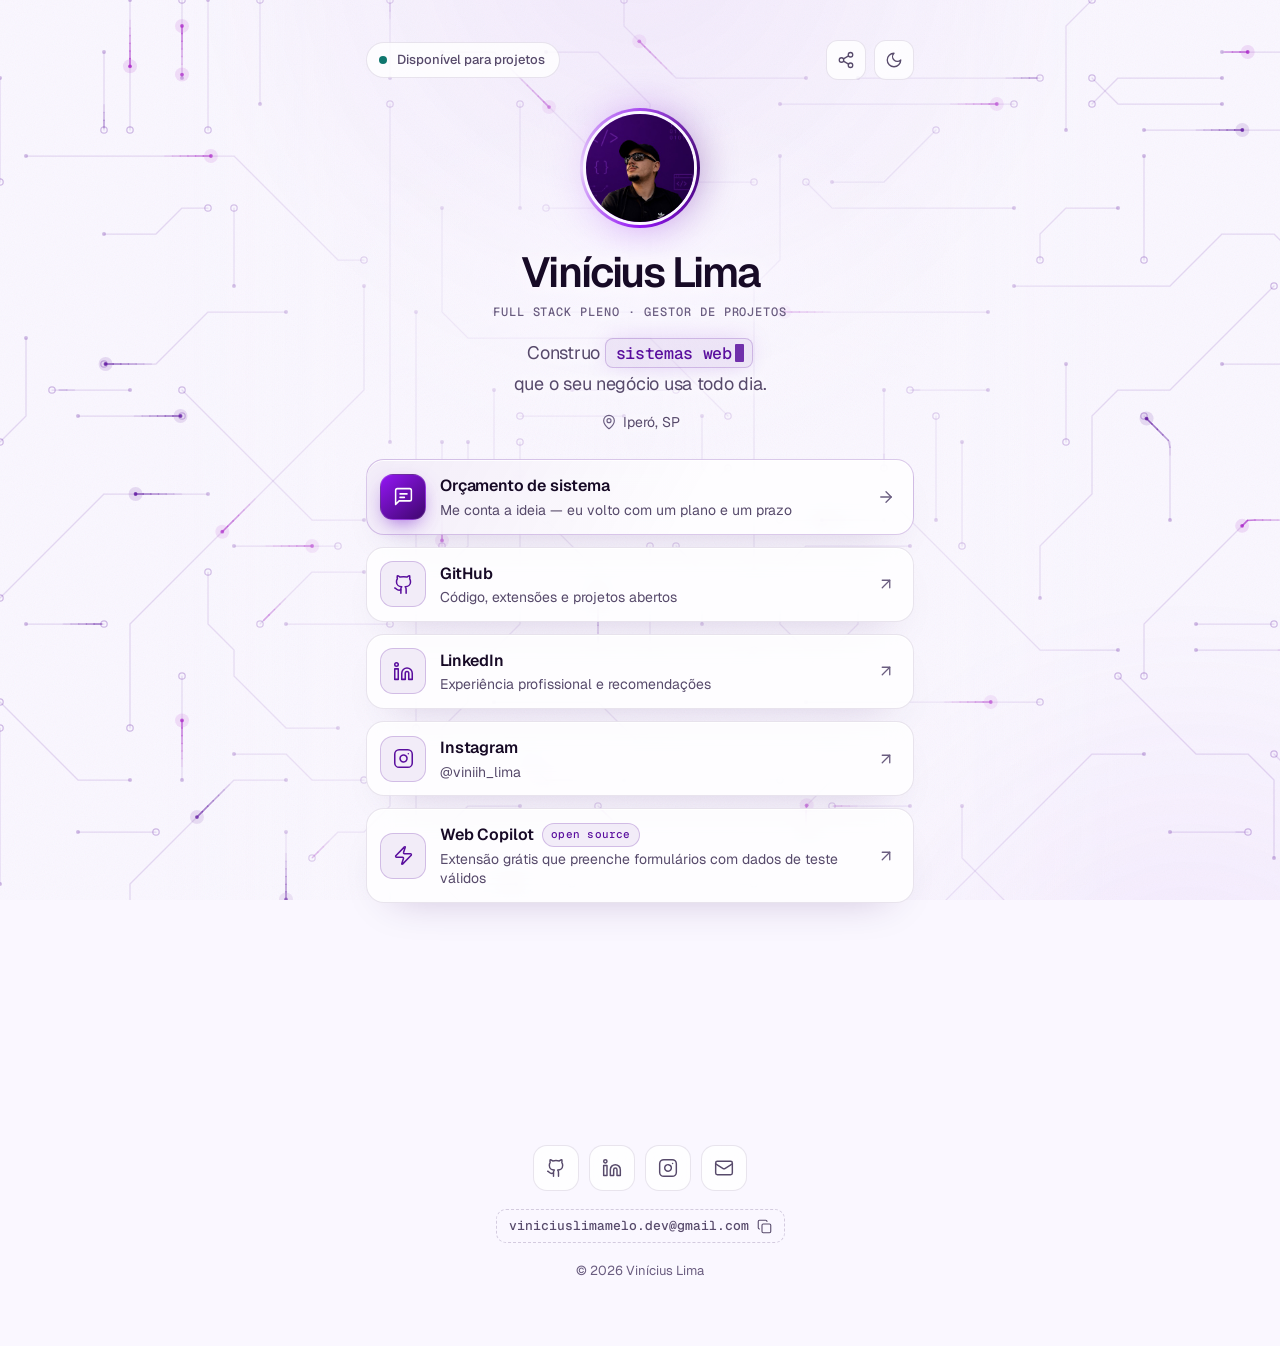
==== dev/index.html @ 888fc956 "Nova página de links em /dev com fundo de circuito Fundo animado fixo no circuito, sem o seletor de " ====
<!doctype html>
<html lang="pt-BR">
<head>
  <meta charset="utf-8">
  <meta name="viewport" content="width=device-width, initial-scale=1, viewport-fit=cover">
  <title>Vinícius Lima · Links</title>
  <meta name="description" content="Links do Vinícius Lima, desenvolvedor full stack em Iperó, SP: orçamento de sistema, GitHub, LinkedIn, Instagram e o trabalho de graduação.">
  <link rel="canonical" href="https://vinicius-lima-melo.github.io/dev/">

  <meta property="og:type" content="profile">
  <meta property="og:locale" content="pt_BR">
  <meta property="og:site_name" content="Vinícius Lima">
  <meta property="og:title" content="Vinícius Lima · Desenvolvedor Full Stack">
  <meta property="og:description" content="Sistemas web, apps e SaaS sob medida — todos os meus links num lugar só.">
  <meta property="og:url" content="https://vinicius-lima-melo.github.io/dev/">
  <meta property="og:image" content="https://vinicius-lima-melo.github.io/dev/assets/og.jpg">
  <meta property="og:image:width" content="1200">
  <meta property="og:image:height" content="630">
  <meta property="og:image:alt" content="Vinícius Lima, desenvolvedor full stack: sistemas web, apps e SaaS sob medida.">
  <meta property="profile:first_name" content="Vinícius">
  <meta property="profile:last_name" content="Lima">
  <meta name="twitter:card" content="summary_large_image">

  <meta name="theme-color" content="#0c0416" media="(prefers-color-scheme: dark)">
  <meta name="theme-color" content="#faf7ff" media="(prefers-color-scheme: light)">
  <link rel="icon" href="assets/favicon.svg" type="image/svg+xml">
  <link rel="apple-touch-icon" href="assets/apple-touch-icon.png">

  <!-- Tema antes de pintar: sem isto a página piscava escura e depois clareava. -->
  <script>
    (function () {
      var t = null;
      try { t = localStorage.getItem('vl-theme'); } catch (e) {}
      if (t !== 'light' && t !== 'dark') {
        t = window.matchMedia && matchMedia('(prefers-color-scheme: light)').matches ? 'light' : 'dark';
      }
      document.documentElement.dataset.theme = t;
      document.documentElement.classList.add('js');
    })();
  </script>

  <link rel="preconnect" href="https://fonts.googleapis.com">
  <link rel="preconnect" href="https://fonts.gstatic.com" crossorigin>
  <link rel="stylesheet" href="https://fonts.googleapis.com/css2?family=Geist:wght@400;500;600;700&family=Geist+Mono:wght@400;500&display=swap">
  <link rel="stylesheet" href="styles.css">
  <script src="app.js" defer></script>
  <script src="fundos.js" defer></script>

  <script type="application/ld+json">
    {
      "@context": "https://schema.org",
      "@type": "Person",
      "name": "Vinícius Lima",
      "jobTitle": "Desenvolvedor Full Stack",
      "url": "https://vinicius-lima-melo.github.io/dev/",
      "image": "https://vinicius-lima-melo.github.io/dev/assets/vinicius.jpg",
      "address": { "@type": "PostalAddress", "addressLocality": "Iperó", "addressRegion": "SP", "addressCountry": "BR" },
      "knowsAbout": ["Angular", "TypeScript", "Firebase", "Node.js", "PHP", "Ionic", "PWA", "SaaS"],
      "sameAs": [
        "https://github.com/Vinicius-Lima-Melo",
        "https://www.linkedin.com/in/vinicius-lima-melo"
      ]
    }
  </script>
</head>
<body>
  <svg width="0" height="0" style="position:absolute" aria-hidden="true" focusable="false">
    <symbol id="i-github" viewBox="0 0 24 24"><path d="M15 22v-4a4.8 4.8 0 0 0-1-3.5c3 0 6-2 6-5.5.08-1.25-.27-2.48-1-3.5.28-1.15.28-2.35 0-3.5 0 0-1 0-3 1.5-2.64-.5-5.36-.5-8 0C6 2 5 2 5 2c-.3 1.15-.3 2.35 0 3.5A5.403 5.403 0 0 0 4 9c0 3.5 3 5.5 6 5.5-.39.49-.68 1.05-.85 1.65-.17.6-.22 1.23-.15 1.85v4"/><path d="M9 18c-4.51 2-5-2-7-2"/></symbol>
    <symbol id="i-linkedin" viewBox="0 0 24 24"><path d="M16 8a6 6 0 0 1 6 6v7h-4v-7a2 2 0 0 0-2-2 2 2 0 0 0-2 2v7h-4v-7a6 6 0 0 1 6-6z"/><rect width="4" height="12" x="2" y="9"/><circle cx="4" cy="4" r="2"/></symbol>
    <symbol id="i-instagram" viewBox="0 0 24 24"><rect width="20" height="20" x="2" y="2" rx="5" ry="5"/><path d="M16 11.37A4 4 0 1 1 12.63 8 4 4 0 0 1 16 11.37z"/><path d="M17.5 6.5h.01"/></symbol>
    <symbol id="i-mail" viewBox="0 0 24 24"><rect width="20" height="16" x="2" y="4" rx="2"/><path d="m22 7-8.97 5.7a1.94 1.94 0 0 1-2.06 0L2 7"/></symbol>
    <symbol id="i-message" viewBox="0 0 24 24"><path d="M21 15a2 2 0 0 1-2 2H7l-4 4V5a2 2 0 0 1 2-2h14a2 2 0 0 1 2 2z"/><path d="M8 9h8"/><path d="M8 13h5"/></symbol>
    <symbol id="i-arrow-up-right" viewBox="0 0 24 24"><path d="M7 7h10v10"/><path d="M7 17 17 7"/></symbol>
    <symbol id="i-arrow-right" viewBox="0 0 24 24"><path d="M5 12h14"/><path d="m12 5 7 7-7 7"/></symbol>
    <symbol id="i-map-pin" viewBox="0 0 24 24"><path d="M20 10c0 4.993-5.539 10.193-7.399 11.799a1 1 0 0 1-1.202 0C9.539 20.193 4 14.993 4 10a8 8 0 0 1 16 0"/><circle cx="12" cy="10" r="3"/></symbol>
    <symbol id="i-sun" viewBox="0 0 24 24"><circle cx="12" cy="12" r="4"/><path d="M12 2v2"/><path d="M12 20v2"/><path d="m4.93 4.93 1.41 1.41"/><path d="m17.66 17.66 1.41 1.41"/><path d="M2 12h2"/><path d="M20 12h2"/><path d="m6.34 17.66-1.41 1.41"/><path d="m19.07 4.93-1.41 1.41"/></symbol>
    <symbol id="i-moon" viewBox="0 0 24 24"><path d="M12 3a6 6 0 0 0 9 9 9 9 0 1 1-9-9Z"/></symbol>
    <symbol id="i-share" viewBox="0 0 24 24"><circle cx="18" cy="5" r="3"/><circle cx="6" cy="12" r="3"/><circle cx="18" cy="19" r="3"/><path d="m8.59 13.51 6.83 3.98"/><path d="m15.41 6.51-6.82 3.98"/></symbol>
    <symbol id="i-copy" viewBox="0 0 24 24"><rect width="14" height="14" x="8" y="8" rx="2" ry="2"/><path d="M4 16c-1.1 0-2-.9-2-2V4c0-1.1.9-2 2-2h10c1.1 0 2 .9 2 2"/></symbol>
    <symbol id="i-check" viewBox="0 0 24 24"><path d="M20 6 9 17l-5-5"/></symbol>
    <symbol id="i-zap" viewBox="0 0 24 24"><path d="M4 14a1 1 0 0 1-.78-1.63l9.9-10.2a.5.5 0 0 1 .86.46l-1.92 6.02A1 1 0 0 0 13 10h7a1 1 0 0 1 .78 1.63l-9.9 10.2a.5.5 0 0 1-.86-.46l1.92-6.02A1 1 0 0 0 11 14z"/></symbol>
    <symbol id="i-user" viewBox="0 0 24 24"><circle cx="12" cy="8" r="4.5"/><path d="M20 21a8 8 0 0 0-16 0"/></symbol>
    <symbol id="i-star" viewBox="0 0 24 24"><path d="M11.525 2.295a.53.53 0 0 1 .95 0l2.31 4.679a2.123 2.123 0 0 0 1.595 1.16l5.166.756a.53.53 0 0 1 .294.904l-3.736 3.638a2.123 2.123 0 0 0-.611 1.878l.882 5.14a.53.53 0 0 1-.771.56l-4.618-2.428a2.122 2.122 0 0 0-1.973 0L6.396 21.01a.53.53 0 0 1-.77-.56l.881-5.139a2.122 2.122 0 0 0-.611-1.879L2.16 9.795a.53.53 0 0 1 .294-.906l5.165-.755a2.122 2.122 0 0 0 1.597-1.16z"/></symbol>
  </svg>

  <a class="skip" href="#conteudo">Pular para os links</a>

  <div class="backdrop" aria-hidden="true">
    <div class="backdrop__glow backdrop__glow--a"></div>
    <div class="backdrop__glow backdrop__glow--b"></div>
    <canvas class="backdrop__canvas"></canvas>
    <div class="backdrop__scrim"></div>
    <div class="backdrop__noise"></div>
  </div>

  <div class="bio">
    <!-- ============================== Perfil ============================== -->
    <header class="profile">
      <div class="profile__bar">
        <p class="status"><span class="status__dot" aria-hidden="true"></span>Disponível para projetos</p>
        <div class="profile__tools">
          <button class="icon-btn" type="button" id="share-btn" aria-label="Compartilhar esta página">
            <svg class="i" aria-hidden="true"><use href="#i-share"/></svg>
          </button>
          <button class="icon-btn" type="button" id="theme-btn" aria-label="Mudar para o tema claro">
            <svg class="i i--sun" aria-hidden="true"><use href="#i-sun"/></svg>
            <svg class="i i--moon" aria-hidden="true"><use href="#i-moon"/></svg>
          </button>
        </div>
      </div>

      <div class="avatar">
        <img src="assets/vinicius.jpg" width="320" height="320" alt="Vinícius Lima, de boné e óculos escuros, sobre um fundo roxo com símbolos de código" fetchpriority="high">
      </div>

      <h1 class="name">Vinícius Lima</h1>
      <p class="role">Full Stack Pleno · Gestor de Projetos</p>
      <p class="pitch">
        Construo
        <span class="sr-only">sistemas web, apps multiplataforma, SaaS e PWAs</span>
        <span class="type" aria-hidden="true"><span class="type__text" id="type-text">sistemas web</span></span><br>
        que o seu negócio usa todo dia.
      </p>
      <p class="where"><svg class="i" aria-hidden="true"><use href="#i-map-pin"/></svg>Iperó, SP</p>

    </header>

    <main id="conteudo" tabindex="-1">
      <!-- ============================== Aba: Links ============================== -->
      <section class="panel" id="links" aria-labelledby="links-title">
        <h2 class="sr-only" id="links-title">Links</h2>

        <ul class="blocks">
          <li data-reveal>
            <a class="card link is-highlight" href="mailto:viniciuslimamelo.dev@gmail.com?subject=Or%C3%A7amento%20de%20sistema">
              <span class="link__icon"><svg class="i" aria-hidden="true"><use href="#i-message"/></svg></span>
              <span class="link__body">
                <span class="link__label">Orçamento de sistema</span>
                <span class="link__desc">Me conta a ideia — eu volto com um plano e um prazo</span>
              </span>
              <svg class="i link__arrow" aria-hidden="true"><use href="#i-arrow-right"/></svg>
            </a>
          </li>

          <li data-reveal>
            <a class="card link" href="https://github.com/Vinicius-Lima-Melo" target="_blank" rel="noopener">
              <span class="link__icon"><svg class="i" aria-hidden="true"><use href="#i-github"/></svg></span>
              <span class="link__body">
                <span class="link__label">GitHub</span>
                <span class="link__desc">Código, extensões e projetos abertos</span>
              </span>
              <span class="sr-only">(abre em nova aba)</span>
              <svg class="i link__arrow" aria-hidden="true"><use href="#i-arrow-up-right"/></svg>
            </a>
          </li>

          <li data-reveal>
            <a class="card link" href="https://www.linkedin.com/in/vinicius-lima-melo" target="_blank" rel="noopener">
              <span class="link__icon"><svg class="i" aria-hidden="true"><use href="#i-linkedin"/></svg></span>
              <span class="link__body">
                <span class="link__label">LinkedIn</span>
                <span class="link__desc">Experiência profissional e recomendações</span>
              </span>
              <span class="sr-only">(abre em nova aba)</span>
              <svg class="i link__arrow" aria-hidden="true"><use href="#i-arrow-up-right"/></svg>
            </a>
          </li>

          <li data-reveal>
            <a class="card link" href="https://www.instagram.com/Viniih_lima/" target="_blank" rel="noopener">
              <span class="link__icon"><svg class="i" aria-hidden="true"><use href="#i-instagram"/></svg></span>
              <span class="link__body">
                <span class="link__label">Instagram</span>
                <span class="link__desc">@viniih_lima</span>
              </span>
              <span class="sr-only">(abre em nova aba)</span>
              <svg class="i link__arrow" aria-hidden="true"><use href="#i-arrow-up-right"/></svg>
            </a>
          </li>

          <li data-reveal>
            <a class="card link" href="https://github.com/Vinicius-Lima-Melo/web-copilot" target="_blank" rel="noopener">
              <span class="link__icon"><svg class="i" aria-hidden="true"><use href="#i-zap"/></svg></span>
              <span class="link__body">
                <span class="link__label">Web Copilot <span class="badge badge--violet">open source</span><span class="badge" id="copilot-stars" hidden><svg class="i" aria-hidden="true"><use href="#i-star"/></svg><span></span><span class="sr-only"></span></span></span>
                <span class="link__desc">Extensão grátis que preenche formulários com dados de teste válidos</span>
              </span>
              <span class="sr-only">(abre em nova aba)</span>
              <svg class="i link__arrow" aria-hidden="true"><use href="#i-arrow-up-right"/></svg>
            </a>
          </li>


          <!-- Destaque: o trabalho de graduação (TG) -->
          <li data-reveal>
            <article class="card feature" aria-labelledby="ptg-title">
              <div class="feature__text">
                <div class="feature__head">
                  <p class="feature__kicker">Graduação · FATEC Tatuí</p>
                  <span class="badge badge--violet">TG</span>
                </div>
                <h3 class="feature__title" id="ptg-title">
                  <a class="feature__link" href="https://github.com/Vinicius-Lima-Melo/carteirinha-digital-fatec" target="_blank" rel="noopener">Carteirinha Digital<span class="sr-only"> (abre em nova aba)</span><svg class="i" aria-hidden="true"><use href="#i-arrow-up-right"/></svg></a>
                </h3>
                <p class="feature__desc">A carteirinha de estudante no celular, de forma rápida, segura e gratuita. Meu trabalho de graduação (TG): app do aluno, painel de gestão da faculdade e API.</p>
              </div>

              <!-- Ilustração da carteirinha: decorativa, sem dados de ninguém. -->
              <div class="idcard" aria-hidden="true">
                <div class="idcard__top">
                  <span class="idcard__org">FATEC Tatuí</span>
                  <span class="idcard__chip"></span>
                </div>
                <div class="idcard__body">
                  <span class="idcard__photo"><svg class="i"><use href="#i-user"/></svg></span>
                  <span class="idcard__lines"><i></i><i></i><i></i></span>
                  <svg class="idcard__qr" viewBox="-1 -1 23 23" shape-rendering="crispEdges"><rect x="-1" y="-1" width="23" height="23" rx="2"/><path d="M0 0h7v1h-7zM8 0h2v1h-2zM11 0h1v1h-1zM14 0h7v1h-7zM0 1h1v1h-1zM6 1h1v1h-1zM8 1h2v1h-2zM11 1h2v1h-2zM14 1h1v1h-1zM20 1h1v1h-1zM0 2h1v1h-1zM2 2h3v1h-3zM6 2h1v1h-1zM8 2h3v1h-3zM12 2h1v1h-1zM14 2h1v1h-1zM16 2h3v1h-3zM20 2h1v1h-1zM0 3h1v1h-1zM2 3h3v1h-3zM6 3h1v1h-1zM8 3h1v1h-1zM12 3h1v1h-1zM14 3h1v1h-1zM16 3h3v1h-3zM20 3h1v1h-1zM0 4h1v1h-1zM2 4h3v1h-3zM6 4h1v1h-1zM9 4h1v1h-1zM11 4h2v1h-2zM14 4h1v1h-1zM16 4h3v1h-3zM20 4h1v1h-1zM0 5h1v1h-1zM6 5h1v1h-1zM8 5h2v1h-2zM11 5h1v1h-1zM14 5h1v1h-1zM20 5h1v1h-1zM0 6h7v1h-7zM8 6h1v1h-1zM10 6h1v1h-1zM12 6h1v1h-1zM14 6h7v1h-7zM9 7h1v1h-1zM11 7h2v1h-2zM0 8h1v1h-1zM2 8h2v1h-2zM5 8h3v1h-3zM10 8h1v1h-1zM15 8h1v1h-1zM17 8h2v1h-2zM20 8h1v1h-1zM1 9h1v1h-1zM7 9h1v1h-1zM11 9h1v1h-1zM14 9h1v1h-1zM16 9h1v1h-1zM0 10h2v1h-2zM3 10h6v1h-6zM10 10h3v1h-3zM14 10h2v1h-2zM20 10h1v1h-1zM0 11h2v1h-2zM4 11h2v1h-2zM7 11h2v1h-2zM11 11h4v1h-4zM0 12h1v1h-1zM5 12h4v1h-4zM10 12h11v1h-11zM10 13h5v1h-5zM17 13h1v1h-1zM19 13h2v1h-2zM0 14h7v1h-7zM8 14h2v1h-2zM11 14h2v1h-2zM14 14h5v1h-5zM0 15h1v1h-1zM6 15h1v1h-1zM9 15h3v1h-3zM14 15h1v1h-1zM18 15h1v1h-1zM0 16h1v1h-1zM2 16h3v1h-3zM6 16h1v1h-1zM10 16h1v1h-1zM12 16h3v1h-3zM16 16h1v1h-1zM18 16h2v1h-2zM0 17h1v1h-1zM2 17h3v1h-3zM6 17h1v1h-1zM10 17h5v1h-5zM18 17h1v1h-1zM0 18h1v1h-1zM2 18h3v1h-3zM6 18h1v1h-1zM8 18h1v1h-1zM13 18h8v1h-8zM0 19h1v1h-1zM6 19h1v1h-1zM10 19h3v1h-3zM15 19h1v1h-1zM19 19h1v1h-1zM0 20h7v1h-7zM8 20h2v1h-2zM14 20h1v1h-1zM17 20h4v1h-4z"/></svg>
                </div>
                <div class="idcard__foot">
                  <span>Estudante</span>
                  <span class="idcard__ok"><svg class="i"><use href="#i-check"/></svg>válida</span>
                </div>
              </div>
            </article>
          </li>
        </ul>
      </section>

      <!-- ============================== Rodapé ============================== -->
      <footer class="footer">
        <nav aria-label="Redes sociais">
          <ul class="socials">
            <li><a class="social" href="https://github.com/Vinicius-Lima-Melo" target="_blank" rel="noopener" aria-label="GitHub (abre em nova aba)"><svg class="i" aria-hidden="true"><use href="#i-github"/></svg></a></li>
            <li><a class="social" href="https://www.linkedin.com/in/vinicius-lima-melo" target="_blank" rel="noopener" aria-label="LinkedIn (abre em nova aba)"><svg class="i" aria-hidden="true"><use href="#i-linkedin"/></svg></a></li>
            <li><a class="social" href="https://www.instagram.com/Viniih_lima/" target="_blank" rel="noopener" aria-label="Instagram (abre em nova aba)"><svg class="i" aria-hidden="true"><use href="#i-instagram"/></svg></a></li>
            <li><a class="social" href="mailto:viniciuslimamelo.dev@gmail.com" aria-label="E-mail"><svg class="i" aria-hidden="true"><use href="#i-mail"/></svg></a></li>
          </ul>
        </nav>

        <button class="copy" type="button" data-copy="viniciuslimamelo.dev@gmail.com" aria-describedby="copy-hint">
          <span class="copy__text">viniciuslimamelo.dev@gmail.com</span>
          <svg class="i copy__icon" aria-hidden="true"><use href="#i-copy"/></svg>
          <svg class="i copy__done" aria-hidden="true"><use href="#i-check"/></svg>
        </button>
        <p class="sr-only" id="copy-hint">Copia o e-mail</p>

        <p class="footer__note">© 2026 Vinícius Lima</p>
      </footer>
    </main>
  </div>

  <p class="sr-only" role="status" aria-live="polite" id="announcer"></p>
</body>
</html>
---- dev/styles.css ----
/* ==========================================================================
   Vinícius Lima · página de links
   Mesma estrutura da bio do Linkei — perfil, abas "Links | Projetos", botões
   de link, bloco de destaques, bloco de texto e linha de redes —, numa coluna
   só, em qualquer tela.

   Cores em light-dark(): cada token declara as duas versões, e `color-scheme`
   (definido pelo data-theme) escolhe qual vale.
   ========================================================================== */

:root {
  color-scheme: dark;

  /* A cor da marca é o roxo do fundo da foto (#3f066e, matiz ~274°); o resto da
     paleta é a mesma cor clareada ou escurecida. O verde-água ficou só onde
     quer dizer "no ar" (selo de disponível, "em produção", "pronto"). */
  --brand: #3f066e;

  --bg:          light-dark(#faf7ff, #0c0416);
  --bg-raised:   light-dark(#ffffff, #150a24);
  --card:        light-dark(rgb(255 255 255 / 0.8), rgb(22 10 38 / 0.74));
  --card-hover:  light-dark(rgb(255 255 255 / 0.94), rgb(32 15 54 / 0.84));
  --line:        light-dark(rgb(40 6 80 / 0.1), rgb(220 190 255 / 0.09));
  --line-strong: light-dark(rgb(40 6 80 / 0.18), rgb(220 190 255 / 0.17));

  --text:   light-dark(#170a26, #f7f2ff);
  --muted:  light-dark(#574a6b, #b3a6c8);
  --subtle: light-dark(#6a5d80, #9486ab);

  --accent:       light-dark(#5a0f9e, #c9a3ff);
  --accent-vivid: light-dark(#7417c9, #e3bcff);
  --live:         light-dark(#0f766e, #5eead4);
  --amber:        light-dark(#92400e, #fcd34d);

  --tint:      light-dark(rgb(90 15 158 / 0.07), rgb(201 163 255 / 0.1));
  --tint-line: light-dark(rgb(90 15 158 / 0.22), rgb(201 163 255 / 0.24));
  --live-tint: light-dark(rgb(15 118 110 / 0.08), rgb(94 234 212 / 0.1));
  --spot:      light-dark(rgb(90 15 158 / 0.07), rgb(169 76 240 / 0.14));
  --chip:      light-dark(rgb(40 6 80 / 0.04), rgb(220 190 255 / 0.05));

  --glow-a: light-dark(rgb(116 23 201 / 0.18), rgb(91 8 155 / 0.7));
  --glow-b: light-dark(rgb(169 76 240 / 0.14), rgb(63 6 110 / 0.55));
  --dot:    light-dark(rgb(40 6 80 / 0.09), rgb(220 190 255 / 0.07));

  --shadow: 0 1px 0 light-dark(rgb(255 255 255 / 0.9), rgb(255 255 255 / 0.04)) inset,
            0 18px 44px -26px light-dark(rgb(50 10 90 / 0.28), rgb(0 0 0 / 0.9));

  --sans:  'Geist', ui-sans-serif, system-ui, -apple-system, 'Segoe UI', Roboto, sans-serif;
  --mono:  'Geist Mono', ui-monospace, 'SF Mono', Menlo, Consolas, monospace;

  --radius: 18px;
  --ease: cubic-bezier(0.22, 1, 0.36, 1);
}

:root[data-theme='light'] { color-scheme: light; }
:root[data-theme='dark']  { color-scheme: dark; }

/* Sem JavaScript, segue o sistema. */
@media (prefers-color-scheme: light) {
  :root:not([data-theme]) { color-scheme: light; }
}

/* ------------------------------------------------------------------ Base */

*, *::before, *::after { box-sizing: border-box; }
* { margin: 0; }

html {
  scroll-behavior: smooth;
  scroll-padding-top: 24px;
  -webkit-text-size-adjust: 100%;
  text-size-adjust: 100%;
}

body {
  min-height: 100dvh;
  background: var(--bg);
  color: var(--text);
  font: 400 1rem/1.6 var(--sans);
  -webkit-font-smoothing: antialiased;
  -moz-osx-font-smoothing: grayscale;
  text-rendering: optimizeLegibility;
  overflow-x: hidden;
}

img, svg { display: block; max-width: 100%; }
[hidden] { display: none !important; }
h1, h2, h3 { text-wrap: balance; }
p { text-wrap: pretty; }
a { color: inherit; }
ul, ol { list-style: none; padding: 0; }
button { font: inherit; color: inherit; cursor: pointer; }

::selection { background: color-mix(in srgb, var(--accent) 30%, transparent); }

:focus-visible {
  outline: 2px solid var(--accent);
  outline-offset: 3px;
  border-radius: 8px;
}

.i {
  width: 20px; height: 20px; flex: none;
  fill: none; stroke: currentColor; stroke-width: 1.75;
  stroke-linecap: round; stroke-linejoin: round;
}

.sr-only {
  position: absolute !important;
  width: 1px; height: 1px; padding: 0; margin: -1px;
  overflow: hidden; clip: rect(0 0 0 0); white-space: nowrap; border: 0;
}

.skip {
  position: fixed; top: 12px; left: 12px; z-index: 100;
  padding: 10px 16px; border-radius: 999px;
  background: var(--text); color: var(--bg);
  font-weight: 600; text-decoration: none;
  transform: translateY(-160%);
  transition: transform 0.2s var(--ease);
}
.skip:focus { transform: none; }

/* ------------------------------------------------------------- Fundo */

.backdrop { position: fixed; inset: 0; z-index: -1; overflow: hidden; pointer-events: none; }

.backdrop__glow {
  position: absolute; width: 70vmax; height: 70vmax; border-radius: 50%;
  filter: blur(30px);
  animation: drift 26s ease-in-out infinite alternate;
}
.backdrop__glow--a {
  top: -40vmax; left: 50%; margin-left: -35vmax;
  background: radial-gradient(closest-side, var(--glow-a), transparent);
}
.backdrop__glow--b {
  bottom: -46vmax; right: -28vmax;
  background: radial-gradient(closest-side, var(--glow-b), transparent);
  animation-delay: -13s;
}

.backdrop__noise {
  position: absolute; inset: 0; opacity: 0.05;
  background-image: url("data:image/svg+xml,%3Csvg xmlns='http://www.w3.org/2000/svg' width='160' height='160'%3E%3Cfilter id='n'%3E%3CfeTurbulence type='fractalNoise' baseFrequency='.9' numOctaves='3' stitchTiles='stitch'/%3E%3C/filter%3E%3Crect width='100%25' height='100%25' filter='url(%23n)'/%3E%3C/svg%3E");
}

@keyframes drift {
  to { transform: translate3d(4vmax, 4vmax, 0) scale(1.08); }
}

/* Cena animada (fundos.js). 100lvh: no celular a barra do navegador some e volta
   ao rolar, e o desenho não deve recomeçar por isso. */
.backdrop__canvas {
  position: absolute; top: 0; left: 0;
  width: 100vw; height: 100lvh;
}

/* Véu sob a coluna de conteúdo: o movimento aparece inteiro nas laterais e
   mais calmo atrás do texto. */
.backdrop__scrim {
  position: absolute; inset: 0;
  background: linear-gradient(90deg,
    transparent calc(50% - 480px),
    color-mix(in srgb, var(--bg) 38%, transparent) calc(50% - 300px),
    color-mix(in srgb, var(--bg) 38%, transparent) calc(50% + 300px),
    transparent calc(50% + 480px));
}

/* Quem aparece é o circuito; os halos só dão clima. */
.backdrop__glow { opacity: 0.55; }

/* ------------------------------------------------------------- Coluna */

.bio {
  width: 100%;
  max-width: 580px;
  margin: 0 auto;
  padding: max(20px, env(safe-area-inset-top)) 16px max(40px, env(safe-area-inset-bottom));
}
@media (min-width: 768px) {
  .bio { padding-top: 40px; padding-bottom: 64px; }
}

main:focus { outline: none; }

/* ------------------------------------------------------------- Cartão */

.card {
  position: relative;
  isolation: isolate;
  background: var(--card);
  border: 1px solid var(--line);
  border-radius: var(--radius);
  box-shadow: var(--shadow);
  backdrop-filter: blur(12px);
  -webkit-backdrop-filter: blur(12px);
  transition: border-color 0.3s var(--ease), background-color 0.3s var(--ease), transform 0.35s var(--ease);
}

/* Holofote que segue o ponteiro (as variáveis vêm do app.js). */
.card::before,
.card::after {
  content: '';
  position: absolute;
  border-radius: inherit;
  pointer-events: none;
  opacity: 0;
  transition: opacity 0.35s var(--ease);
}
.card::before {
  inset: 0; z-index: -1;
  background: radial-gradient(380px circle at var(--mx, 50%) var(--my, 0%), var(--spot), transparent 45%);
}
.card::after {
  inset: -1px; padding: 1px;
  background: radial-gradient(240px circle at var(--mx, 50%) var(--my, 0%),
    color-mix(in srgb, var(--accent) 70%, transparent), transparent 45%);
  -webkit-mask: linear-gradient(#000 0 0) content-box, linear-gradient(#000 0 0);
  -webkit-mask-composite: xor;
  mask: linear-gradient(#000 0 0) content-box exclude, linear-gradient(#000 0 0);
}
.card:hover::before,
.card:hover::after { opacity: 1; }

/* ------------------------------------------------------------- Botões pequenos */

.icon-btn {
  display: inline-grid; place-items: center;
  width: 40px; height: 40px;
  border-radius: 12px;
  border: 1px solid var(--line);
  background: var(--card);
  color: var(--muted);
  backdrop-filter: blur(10px);
  transition: color 0.2s, border-color 0.2s, transform 0.25s var(--ease);
}
.icon-btn:hover { color: var(--text); border-color: var(--line-strong); transform: translateY(-1px); }
.icon-btn .i { width: 18px; height: 18px; }


/* Tema: o botão mostra o tema para onde vai. */
:root[data-theme='dark'] .i--moon,
:root[data-theme='light'] .i--sun { display: none; }
:root:not([data-theme]) .i--moon { display: none; }

/* ------------------------------------------------------------- Selos */

.badge {
  display: inline-flex; align-items: center; gap: 6px;
  padding: 3px 8px;
  border-radius: 999px;
  border: 1px solid var(--line-strong);
  font: 500 0.6875rem/1.4 var(--mono);
  letter-spacing: 0.02em;
  color: var(--muted);
  white-space: nowrap;
}
.badge--violet { color: var(--accent);   background: var(--tint);      border-color: var(--tint-line); }
.badge--live   { color: var(--live); background: var(--live-tint); border-color: color-mix(in srgb, var(--live) 30%, transparent); }
.badge__dot {
  width: 6px; height: 6px; border-radius: 50%; background: currentColor;
  animation: pulse 2.4s ease-out infinite;
}

@keyframes pulse {
  0%   { box-shadow: 0 0 0 0 color-mix(in srgb, var(--live) 55%, transparent); }
  70%  { box-shadow: 0 0 0 7px transparent; }
  100% { box-shadow: 0 0 0 0 transparent; }
}

.badge .i { width: 11px; height: 11px; color: var(--amber); }

/* ------------------------------------------------------------- Perfil */

.profile {
  display: flex; flex-direction: column; align-items: center;
  text-align: center;
}

.profile__bar {
  display: flex; align-items: center; justify-content: space-between; gap: 12px;
  width: 100%;
  margin-bottom: 28px;
}
.profile__tools { display: flex; gap: 8px; }

.status {
  display: inline-flex; align-items: center; gap: 10px;
  padding: 7px 14px 7px 12px;
  border-radius: 999px;
  border: 1px solid var(--line);
  background: var(--card);
  backdrop-filter: blur(10px);
  font-size: 0.8125rem; font-weight: 500;
  color: var(--muted);
}
.status__dot {
  width: 8px; height: 8px; border-radius: 50%;
  background: var(--live);
  animation: pulse 2.4s ease-out infinite;
}

.avatar {
  position: relative;
  width: 120px; height: 120px;
  padding: 3px;
  border-radius: 50%;
}
.avatar::before,
.avatar::after {
  content: '';
  position: absolute; inset: 0;
  border-radius: 50%;
  background: conic-gradient(from 0deg, #a94cf0, #3f066e, #9316f3, #e8d0fb, #a94cf0);
  animation: spin 9s linear infinite;
}
.avatar::after { inset: 6px; filter: blur(22px); opacity: 0.55; z-index: -1; }
.avatar img {
  position: relative;
  width: 100%; height: 100%;
  border-radius: 50%;
  border: 3px solid var(--bg);
  object-fit: cover;
}

@keyframes spin { to { transform: rotate(1turn); } }

/* Texto que fica direto sobre o fundo animado: um halo da cor do fundo atrás
   das letras garante o contraste quando um traço passa por trás. */
.name, .role, .pitch, .where, .panel__intro, .footer__note {
  text-shadow: 0 0 2px var(--bg), 0 0 10px var(--bg), 0 0 22px var(--bg);
}
/* Texto em degradê (background-clip) com sombra perde o degradê. */
.type { text-shadow: none; }

/* Sombra larga atrás do bloco do perfil, pelo mesmo motivo. */
.profile { position: relative; }
.profile::before {
  content: '';
  position: absolute;
  inset: 60px -40px -30px;
  z-index: -1;
  background: radial-gradient(closest-side, color-mix(in srgb, var(--bg) 72%, transparent), transparent);
  pointer-events: none;
}

.name {
  margin-top: 22px;
  font-size: clamp(2.125rem, 1.8rem + 1.4vw, 2.625rem);
  font-weight: 600;
  line-height: 1.05;
  letter-spacing: -0.045em;
}

.role {
  margin-top: 10px;
  font: 500 0.75rem/1.4 var(--mono);
  letter-spacing: 0.08em;
  text-transform: uppercase;
  color: var(--subtle);
}

.pitch {
  margin-top: 14px;
  max-width: 30ch;
  font-size: 1.125rem;
  line-height: 1.45;
  letter-spacing: -0.015em;
  color: var(--muted);
}

/* O texto que se digita sozinho: monoespaçado, num "token" no roxo da foto,
   com cursor em bloco — como no terminal. */
.type {
  display: inline-flex; align-items: center;
  margin: 3px 0;
  padding: 2px 8px 2px 10px;
  border-radius: 8px;
  border: 1px solid var(--tint-line);
  background: light-dark(rgb(90 15 158 / 0.07), rgb(63 6 110 / 0.55));
  box-shadow: 0 0 26px -6px light-dark(rgb(116 23 201 / 0.25), rgb(116 23 201 / 0.65));
  font-family: var(--mono);
  font-size: 0.92em;
  font-weight: 500;
  line-height: 1.45;
  letter-spacing: -0.02em;
  color: var(--accent);
  white-space: nowrap;
}
.type::after {
  content: '';
  width: 0.55em; height: 1.1em;
  margin-left: 3px;
  border-radius: 1px;
  background: var(--accent);
  opacity: 0.85;
  animation: caret 1s steps(1) infinite;
}
@keyframes caret { 50% { opacity: 0; } }

.where {
  display: inline-flex; align-items: center; gap: 6px;
  margin-top: 14px;
  font-size: 0.875rem;
  color: var(--muted);
}
.where .i { width: 16px; height: 16px; color: var(--subtle); }

/* ------------------------------------------------------------- Painéis */

.panel { margin-top: 26px; }
.blocks { display: flex; flex-direction: column; gap: 12px; }

/* ------------------------------------------------------------- Bloco: link */

.link {
  display: flex; align-items: center; gap: 14px;
  min-height: 74px;
  padding: 13px 18px 13px 13px;
  text-decoration: none;
}
.link:hover { transform: translateY(-2px); border-color: var(--line-strong); background: var(--card-hover); }
.link:active { transform: scale(0.99); }

.link__icon {
  display: grid; place-items: center; flex: none;
  width: 46px; height: 46px;
  border-radius: 13px;
  color: var(--accent);
  background: var(--tint);
  border: 1px solid var(--tint-line);
}
.link__icon .i { width: 21px; height: 21px; }

.link__body { display: flex; flex-direction: column; gap: 2px; min-width: 0; text-align: left; }
.link__label {
  display: flex; flex-wrap: wrap; align-items: center; gap: 8px;
  font-weight: 600; letter-spacing: -0.01em;
}
.link__desc { font-size: 0.875rem; line-height: 1.4; color: var(--muted); }

.link__arrow {
  margin-left: auto;
  width: 18px; height: 18px;
  color: var(--subtle);
  transition: transform 0.3s var(--ease), color 0.3s var(--ease);
}
.link:hover .link__arrow { color: var(--text); transform: translate(2px, -2px); }
.link.is-highlight:hover .link__arrow { transform: translateX(3px); }

.link.is-highlight {
  border-color: var(--tint-line);
  background:
    linear-gradient(120deg, var(--tint), transparent 60%),
    var(--card);
}
.link.is-highlight .link__icon {
  color: #fff;
  background: linear-gradient(140deg, #9316f3, #3f066e);
  border-color: rgb(255 255 255 / 0.15);
  box-shadow: 0 8px 22px -8px rgb(116 23 201 / 0.85);
}

/* ------------------------------------------------------------- Bloco: destaque (TG) */

.feature {
  display: grid;
  gap: 18px;
  padding: 18px;
  overflow: hidden;
  border-color: var(--tint-line);
  background:
    radial-gradient(120% 90% at 100% 0%, var(--tint), transparent 60%),
    var(--card);
}
.feature:hover { border-color: color-mix(in srgb, var(--accent) 45%, transparent); }
@media (min-width: 480px) {
  .feature { grid-template-columns: minmax(0, 1fr) 200px; align-items: center; }
}

.feature__head { display: flex; align-items: center; justify-content: space-between; gap: 10px; }
.feature__kicker {
  font: 500 0.6875rem/1.3 var(--mono);
  letter-spacing: 0.08em;
  text-transform: uppercase;
  color: var(--subtle);
}
.feature__title { margin-top: 8px; font-size: 1.25rem; font-weight: 600; letter-spacing: -0.025em; line-height: 1.2; }
.feature__link { display: inline-flex; align-items: center; gap: 6px; text-decoration: none; }
.feature__link .i { width: 16px; height: 16px; color: var(--subtle); transition: transform 0.3s var(--ease), color 0.3s; }
/* O destaque inteiro é clicável, sem aninhar links. */
.feature__link::after { content: ''; position: absolute; inset: 0; border-radius: inherit; }
.feature:hover .feature__link .i { color: var(--text); transform: translate(2px, -2px); }
.feature__link:focus-visible { outline: none; }
.feature:has(.feature__link:focus-visible) { outline: 2px solid var(--accent); outline-offset: 3px; }
.feature__desc { margin-top: 8px; font-size: 0.9375rem; line-height: 1.55; color: var(--muted); }

/* A carteirinha desenhada: proporção de cartão de verdade (85,6 × 54 mm). */
.idcard {
  position: relative;
  isolation: isolate;
  overflow: hidden;
  display: flex; flex-direction: column; justify-content: space-between;
  width: 100%; max-width: 250px;
  aspect-ratio: 1.586;
  justify-self: center;
  padding: 11px 13px;
  border-radius: 13px;
  color: #fff;
  background:
    radial-gradient(120% 100% at 0% 0%, #9316f3 0%, transparent 55%),
    linear-gradient(135deg, #5b089b, #2b0449 70%);
  box-shadow: inset 0 1px 0 rgb(255 255 255 / 0.28), inset 0 0 0 1px rgb(255 255 255 / 0.08),
              0 20px 40px -18px rgb(63 6 110 / 0.85);
  transform: rotate(-4deg);
  transition: transform 0.5s var(--ease);
}
.feature:hover .idcard { transform: rotate(0deg) scale(1.03); }

/* Pontos e um reflexo que atravessa o cartão de tempos em tempos. */
.idcard::before,
.idcard::after {
  content: '';
  position: absolute; inset: 0;
  z-index: -1;
  pointer-events: none;
}
.idcard::before {
  background-image: radial-gradient(rgb(255 255 255 / 0.16) 1px, transparent 1px);
  background-size: 8px 8px;
  mask-image: linear-gradient(135deg, transparent 35%, #000);
}
.idcard::after {
  z-index: 1;
  background: linear-gradient(115deg, transparent 40%, rgb(255 255 255 / 0.2) 50%, transparent 60%);
  background-size: 260% 100%;
  background-position: 130% 0;
  animation: sheen 5s var(--ease) infinite;
}
@keyframes sheen {
  0%, 55% { background-position: 130% 0; }
  100%    { background-position: -30% 0; }
}

.idcard__top { display: flex; align-items: center; justify-content: space-between; }
.idcard__org { font: 600 0.625rem/1 var(--mono); letter-spacing: 0.1em; text-transform: uppercase; opacity: 0.92; }
.idcard__chip {
  width: 26px; height: 19px;
  border-radius: 4px;
  background:
    linear-gradient(90deg, transparent 45%, rgb(80 50 0 / 0.35) 45% 55%, transparent 55%),
    linear-gradient(transparent 45%, rgb(80 50 0 / 0.35) 45% 55%, transparent 55%),
    linear-gradient(135deg, #f8e1a0, #c9a04a);
  box-shadow: inset 0 0 0 1px rgb(80 50 0 / 0.25);
}

.idcard__body { display: grid; grid-template-columns: auto minmax(0, 1fr) auto; align-items: center; gap: 10px; }
.idcard__photo {
  display: grid; place-items: end center;
  width: 38px; height: 46px;
  overflow: hidden;
  border-radius: 7px;
  background: rgb(255 255 255 / 0.14);
  box-shadow: inset 0 0 0 1px rgb(255 255 255 / 0.22);
}
.idcard__photo .i { width: 34px; height: 34px; margin-bottom: -6px; stroke-width: 1.5; opacity: 0.85; }
.idcard__lines i { display: block; height: 6px; margin: 6px 0; border-radius: 3px; background: rgb(255 255 255 / 0.32); }
.idcard__lines i:nth-child(1) { width: 92%; background: rgb(255 255 255 / 0.55); }
.idcard__lines i:nth-child(2) { width: 70%; }
.idcard__lines i:nth-child(3) { width: 48%; }
.idcard__qr { width: 46px; height: 46px; }
.idcard__qr rect { fill: #fff; }
.idcard__qr path { fill: #2b0449; }

.idcard__foot { display: flex; align-items: center; justify-content: space-between; gap: 8px; font: 500 0.5625rem/1 var(--mono); }
.idcard__foot > span:first-child { opacity: 0.85; letter-spacing: 0.04em; }
.idcard__ok {
  display: inline-flex; align-items: center; gap: 3px;
  padding: 3px 6px;
  border-radius: 999px;
  background: rgb(94 234 212 / 0.16);
  color: #5eead4;
}
.idcard__ok .i { width: 10px; height: 10px; stroke-width: 2.5; }

/* ------------------------------------------------------------- Rodapé: redes e e-mail */

.footer {
  display: flex; flex-direction: column; align-items: center; gap: 18px;
  margin-top: 36px;
  text-align: center;
}

.socials { display: flex; flex-wrap: wrap; justify-content: center; gap: 10px; }
.social {
  display: grid; place-items: center;
  width: 46px; height: 46px;
  border-radius: 14px;
  border: 1px solid var(--line);
  background: var(--card);
  color: var(--muted);
  backdrop-filter: blur(10px);
  transition: color 0.2s, border-color 0.2s, transform 0.25s var(--ease), background-color 0.2s;
}
.social:hover { color: var(--text); border-color: var(--tint-line); background: var(--tint); transform: translateY(-2px); }

.copy {
  display: inline-flex; align-items: center; gap: 8px;
  max-width: 100%;
  padding: 8px 12px;
  border-radius: 10px;
  border: 1px dashed var(--line-strong);
  background: transparent;
  font: 500 0.8125rem/1.2 var(--mono);
  color: var(--muted);
  transition: color 0.2s, border-color 0.2s;
}
.copy:hover { color: var(--text); border-color: var(--accent); }
.copy__text { overflow: hidden; text-overflow: ellipsis; }
.copy .i { width: 15px; height: 15px; }
.copy__done { display: none; color: var(--live); }
.copy.is-done .copy__icon { display: none; }
.copy.is-done .copy__done { display: block; }

.footer__note { font-size: 0.8125rem; color: var(--subtle); }

/* ------------------------------------------------------------- Entrada */

.js [data-reveal] {
  transition: opacity 0.7s var(--ease), transform 0.7s var(--ease);
}
.js [data-reveal]:not(.is-in) {
  opacity: 0;
  transform: translateY(14px);
}

.profile > * { animation: rise 0.9s var(--ease) both; }
.profile > :nth-child(2) { animation-delay: 0.05s; }
.profile > :nth-child(3) { animation-delay: 0.1s; }
.profile > :nth-child(4) { animation-delay: 0.14s; }
.profile > :nth-child(5) { animation-delay: 0.18s; }
.profile > :nth-child(6) { animation-delay: 0.22s; }
.profile > :nth-child(n + 7) { animation-delay: 0.26s; }

@keyframes rise {
  from { opacity: 0; transform: translateY(12px); }
}

/* ------------------------------------------------------------- Movimento reduzido */

@media (prefers-reduced-motion: reduce) {
  html { scroll-behavior: auto; }
  *, *::before, *::after {
    animation-duration: 0.001ms !important;
    animation-iteration-count: 1 !important;
    transition-duration: 0.001ms !important;
  }
  .js [data-reveal]:not(.is-in) { opacity: 1; transform: none; }
  .type::after { display: none; }
}
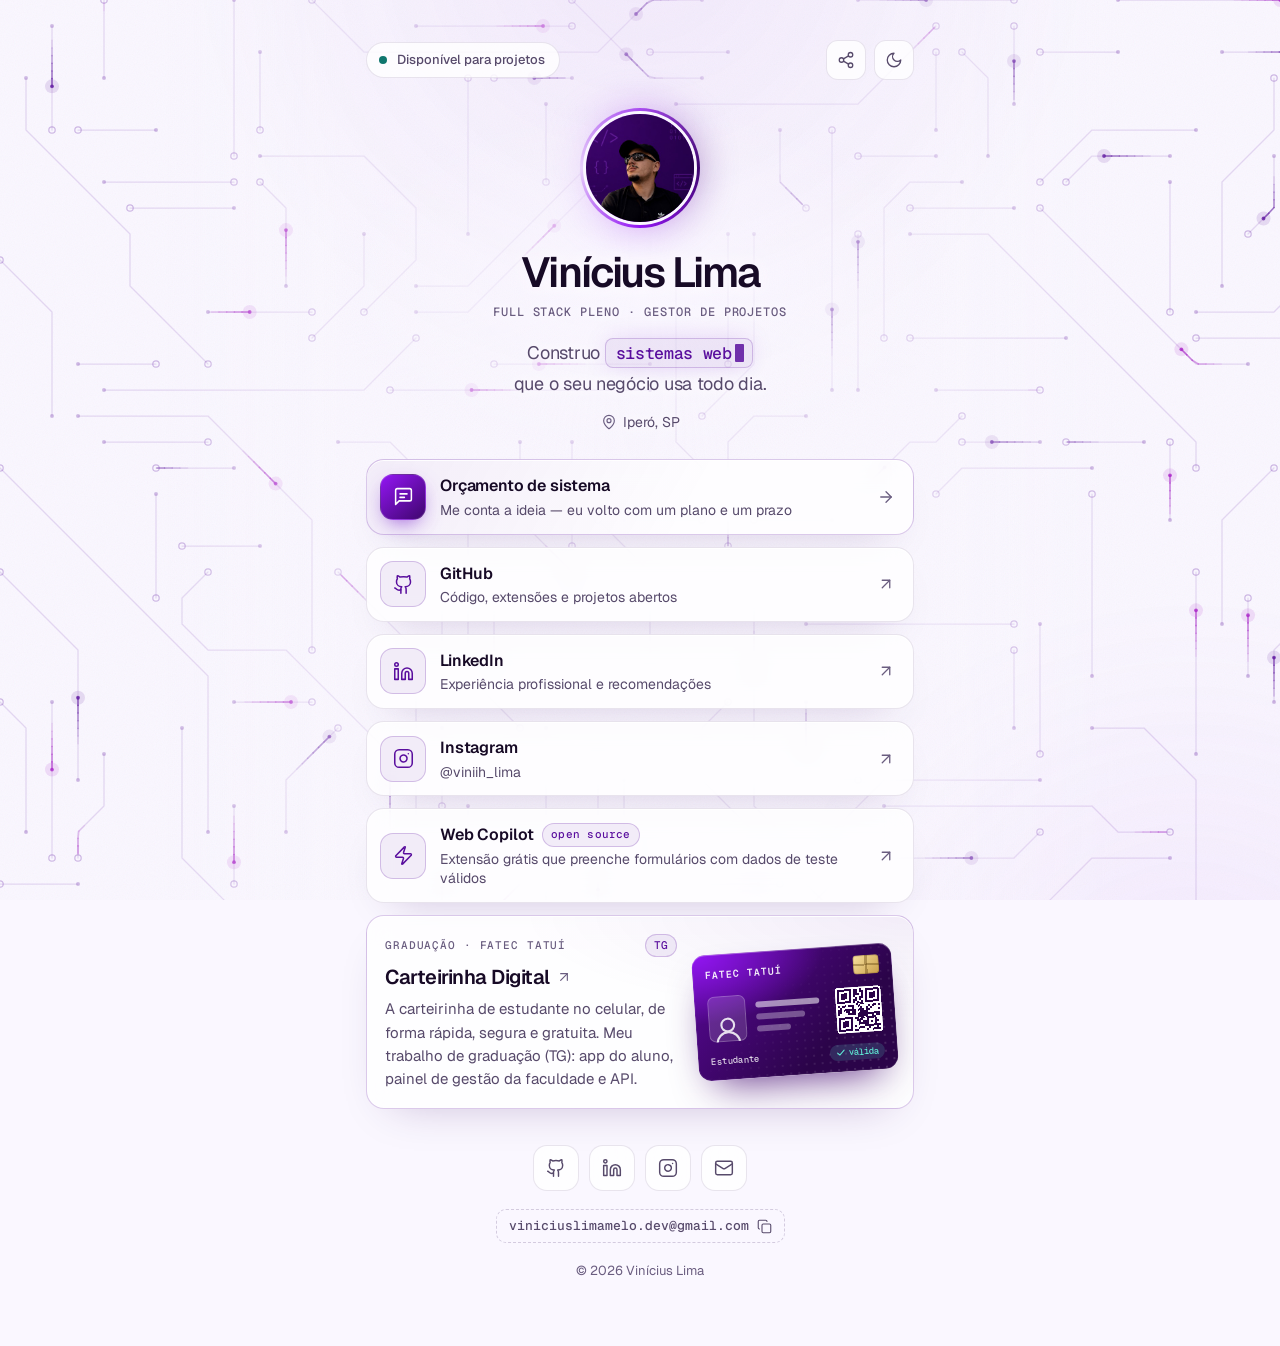
==== commit f97a3ec7: "Página de links vira a principal e escrita animada não quebra linha A página de /dev vai para a raiz" ====
--- a/dev/index.html
+++ b/dev/index.html
@@ -1,254 +1,14 @@
 <!doctype html>
+<!-- A página saiu de /dev/ e foi para a raiz: links antigos continuam funcionando. -->
 <html lang="pt-BR">
 <head>
   <meta charset="utf-8">
-  <meta name="viewport" content="width=device-width, initial-scale=1, viewport-fit=cover">
   <title>Vinícius Lima · Links</title>
-  <meta name="description" content="Links do Vinícius Lima, desenvolvedor full stack em Iperó, SP: orçamento de sistema, GitHub, LinkedIn, Instagram e o trabalho de graduação.">
-  <link rel="canonical" href="https://vinicius-lima-melo.github.io/dev/">
-
-  <meta property="og:type" content="profile">
-  <meta property="og:locale" content="pt_BR">
-  <meta property="og:site_name" content="Vinícius Lima">
-  <meta property="og:title" content="Vinícius Lima · Desenvolvedor Full Stack">
-  <meta property="og:description" content="Sistemas web, apps e SaaS sob medida — todos os meus links num lugar só.">
-  <meta property="og:url" content="https://vinicius-lima-melo.github.io/dev/">
-  <meta property="og:image" content="https://vinicius-lima-melo.github.io/dev/assets/og.jpg">
-  <meta property="og:image:width" content="1200">
-  <meta property="og:image:height" content="630">
-  <meta property="og:image:alt" content="Vinícius Lima, desenvolvedor full stack: sistemas web, apps e SaaS sob medida.">
-  <meta property="profile:first_name" content="Vinícius">
-  <meta property="profile:last_name" content="Lima">
-  <meta name="twitter:card" content="summary_large_image">
-
-  <meta name="theme-color" content="#0c0416" media="(prefers-color-scheme: dark)">
-  <meta name="theme-color" content="#faf7ff" media="(prefers-color-scheme: light)">
-  <link rel="icon" href="assets/favicon.svg" type="image/svg+xml">
-  <link rel="apple-touch-icon" href="assets/apple-touch-icon.png">
-
-  <!-- Tema antes de pintar: sem isto a página piscava escura e depois clareava. -->
-  <script>
-    (function () {
-      var t = null;
-      try { t = localStorage.getItem('vl-theme'); } catch (e) {}
-      if (t !== 'light' && t !== 'dark') {
-        t = window.matchMedia && matchMedia('(prefers-color-scheme: light)').matches ? 'light' : 'dark';
-      }
-      document.documentElement.dataset.theme = t;
-      document.documentElement.classList.add('js');
-    })();
-  </script>
-
-  <link rel="preconnect" href="https://fonts.googleapis.com">
-  <link rel="preconnect" href="https://fonts.gstatic.com" crossorigin>
-  <link rel="stylesheet" href="https://fonts.googleapis.com/css2?family=Geist:wght@400;500;600;700&family=Geist+Mono:wght@400;500&display=swap">
-  <link rel="stylesheet" href="styles.css">
-  <script src="app.js" defer></script>
-  <script src="fundos.js" defer></script>
-
-  <script type="application/ld+json">
-    {
-      "@context": "https://schema.org",
-      "@type": "Person",
-      "name": "Vinícius Lima",
-      "jobTitle": "Desenvolvedor Full Stack",
-      "url": "https://vinicius-lima-melo.github.io/dev/",
-      "image": "https://vinicius-lima-melo.github.io/dev/assets/vinicius.jpg",
-      "address": { "@type": "PostalAddress", "addressLocality": "Iperó", "addressRegion": "SP", "addressCountry": "BR" },
-      "knowsAbout": ["Angular", "TypeScript", "Firebase", "Node.js", "PHP", "Ionic", "PWA", "SaaS"],
-      "sameAs": [
-        "https://github.com/Vinicius-Lima-Melo",
-        "https://www.linkedin.com/in/vinicius-lima-melo"
-      ]
-    }
-  </script>
+  <link rel="canonical" href="https://vinicius-lima-melo.github.io/">
+  <meta http-equiv="refresh" content="0; url=../">
+  <script>location.replace('../' + location.hash);</script>
 </head>
 <body>
-  <svg width="0" height="0" style="position:absolute" aria-hidden="true" focusable="false">
-    <symbol id="i-github" viewBox="0 0 24 24"><path d="M15 22v-4a4.8 4.8 0 0 0-1-3.5c3 0 6-2 6-5.5.08-1.25-.27-2.48-1-3.5.28-1.15.28-2.35 0-3.5 0 0-1 0-3 1.5-2.64-.5-5.36-.5-8 0C6 2 5 2 5 2c-.3 1.15-.3 2.35 0 3.5A5.403 5.403 0 0 0 4 9c0 3.5 3 5.5 6 5.5-.39.49-.68 1.05-.85 1.65-.17.6-.22 1.23-.15 1.85v4"/><path d="M9 18c-4.51 2-5-2-7-2"/></symbol>
-    <symbol id="i-linkedin" viewBox="0 0 24 24"><path d="M16 8a6 6 0 0 1 6 6v7h-4v-7a2 2 0 0 0-2-2 2 2 0 0 0-2 2v7h-4v-7a6 6 0 0 1 6-6z"/><rect width="4" height="12" x="2" y="9"/><circle cx="4" cy="4" r="2"/></symbol>
-    <symbol id="i-instagram" viewBox="0 0 24 24"><rect width="20" height="20" x="2" y="2" rx="5" ry="5"/><path d="M16 11.37A4 4 0 1 1 12.63 8 4 4 0 0 1 16 11.37z"/><path d="M17.5 6.5h.01"/></symbol>
-    <symbol id="i-mail" viewBox="0 0 24 24"><rect width="20" height="16" x="2" y="4" rx="2"/><path d="m22 7-8.97 5.7a1.94 1.94 0 0 1-2.06 0L2 7"/></symbol>
-    <symbol id="i-message" viewBox="0 0 24 24"><path d="M21 15a2 2 0 0 1-2 2H7l-4 4V5a2 2 0 0 1 2-2h14a2 2 0 0 1 2 2z"/><path d="M8 9h8"/><path d="M8 13h5"/></symbol>
-    <symbol id="i-arrow-up-right" viewBox="0 0 24 24"><path d="M7 7h10v10"/><path d="M7 17 17 7"/></symbol>
-    <symbol id="i-arrow-right" viewBox="0 0 24 24"><path d="M5 12h14"/><path d="m12 5 7 7-7 7"/></symbol>
-    <symbol id="i-map-pin" viewBox="0 0 24 24"><path d="M20 10c0 4.993-5.539 10.193-7.399 11.799a1 1 0 0 1-1.202 0C9.539 20.193 4 14.993 4 10a8 8 0 0 1 16 0"/><circle cx="12" cy="10" r="3"/></symbol>
-    <symbol id="i-sun" viewBox="0 0 24 24"><circle cx="12" cy="12" r="4"/><path d="M12 2v2"/><path d="M12 20v2"/><path d="m4.93 4.93 1.41 1.41"/><path d="m17.66 17.66 1.41 1.41"/><path d="M2 12h2"/><path d="M20 12h2"/><path d="m6.34 17.66-1.41 1.41"/><path d="m19.07 4.93-1.41 1.41"/></symbol>
-    <symbol id="i-moon" viewBox="0 0 24 24"><path d="M12 3a6 6 0 0 0 9 9 9 9 0 1 1-9-9Z"/></symbol>
-    <symbol id="i-share" viewBox="0 0 24 24"><circle cx="18" cy="5" r="3"/><circle cx="6" cy="12" r="3"/><circle cx="18" cy="19" r="3"/><path d="m8.59 13.51 6.83 3.98"/><path d="m15.41 6.51-6.82 3.98"/></symbol>
-    <symbol id="i-copy" viewBox="0 0 24 24"><rect width="14" height="14" x="8" y="8" rx="2" ry="2"/><path d="M4 16c-1.1 0-2-.9-2-2V4c0-1.1.9-2 2-2h10c1.1 0 2 .9 2 2"/></symbol>
-    <symbol id="i-check" viewBox="0 0 24 24"><path d="M20 6 9 17l-5-5"/></symbol>
-    <symbol id="i-zap" viewBox="0 0 24 24"><path d="M4 14a1 1 0 0 1-.78-1.63l9.9-10.2a.5.5 0 0 1 .86.46l-1.92 6.02A1 1 0 0 0 13 10h7a1 1 0 0 1 .78 1.63l-9.9 10.2a.5.5 0 0 1-.86-.46l1.92-6.02A1 1 0 0 0 11 14z"/></symbol>
-    <symbol id="i-user" viewBox="0 0 24 24"><circle cx="12" cy="8" r="4.5"/><path d="M20 21a8 8 0 0 0-16 0"/></symbol>
-    <symbol id="i-star" viewBox="0 0 24 24"><path d="M11.525 2.295a.53.53 0 0 1 .95 0l2.31 4.679a2.123 2.123 0 0 0 1.595 1.16l5.166.756a.53.53 0 0 1 .294.904l-3.736 3.638a2.123 2.123 0 0 0-.611 1.878l.882 5.14a.53.53 0 0 1-.771.56l-4.618-2.428a2.122 2.122 0 0 0-1.973 0L6.396 21.01a.53.53 0 0 1-.77-.56l.881-5.139a2.122 2.122 0 0 0-.611-1.879L2.16 9.795a.53.53 0 0 1 .294-.906l5.165-.755a2.122 2.122 0 0 0 1.597-1.16z"/></symbol>
-  </svg>
-
-  <a class="skip" href="#conteudo">Pular para os links</a>
-
-  <div class="backdrop" aria-hidden="true">
-    <div class="backdrop__glow backdrop__glow--a"></div>
-    <div class="backdrop__glow backdrop__glow--b"></div>
-    <canvas class="backdrop__canvas"></canvas>
-    <div class="backdrop__scrim"></div>
-    <div class="backdrop__noise"></div>
-  </div>
-
-  <div class="bio">
-    <!-- ============================== Perfil ============================== -->
-    <header class="profile">
-      <div class="profile__bar">
-        <p class="status"><span class="status__dot" aria-hidden="true"></span>Disponível para projetos</p>
-        <div class="profile__tools">
-          <button class="icon-btn" type="button" id="share-btn" aria-label="Compartilhar esta página">
-            <svg class="i" aria-hidden="true"><use href="#i-share"/></svg>
-          </button>
-          <button class="icon-btn" type="button" id="theme-btn" aria-label="Mudar para o tema claro">
-            <svg class="i i--sun" aria-hidden="true"><use href="#i-sun"/></svg>
-            <svg class="i i--moon" aria-hidden="true"><use href="#i-moon"/></svg>
-          </button>
-        </div>
-      </div>
-
-      <div class="avatar">
-        <img src="assets/vinicius.jpg" width="320" height="320" alt="Vinícius Lima, de boné e óculos escuros, sobre um fundo roxo com símbolos de código" fetchpriority="high">
-      </div>
-
-      <h1 class="name">Vinícius Lima</h1>
-      <p class="role">Full Stack Pleno · Gestor de Projetos</p>
-      <p class="pitch">
-        Construo
-        <span class="sr-only">sistemas web, apps multiplataforma, SaaS e PWAs</span>
-        <span class="type" aria-hidden="true"><span class="type__text" id="type-text">sistemas web</span></span><br>
-        que o seu negócio usa todo dia.
-      </p>
-      <p class="where"><svg class="i" aria-hidden="true"><use href="#i-map-pin"/></svg>Iperó, SP</p>
-
-    </header>
-
-    <main id="conteudo" tabindex="-1">
-      <!-- ============================== Aba: Links ============================== -->
-      <section class="panel" id="links" aria-labelledby="links-title">
-        <h2 class="sr-only" id="links-title">Links</h2>
-
-        <ul class="blocks">
-          <li data-reveal>
-            <a class="card link is-highlight" href="mailto:viniciuslimamelo.dev@gmail.com?subject=Or%C3%A7amento%20de%20sistema">
-              <span class="link__icon"><svg class="i" aria-hidden="true"><use href="#i-message"/></svg></span>
-              <span class="link__body">
-                <span class="link__label">Orçamento de sistema</span>
-                <span class="link__desc">Me conta a ideia — eu volto com um plano e um prazo</span>
-              </span>
-              <svg class="i link__arrow" aria-hidden="true"><use href="#i-arrow-right"/></svg>
-            </a>
-          </li>
-
-          <li data-reveal>
-            <a class="card link" href="https://github.com/Vinicius-Lima-Melo" target="_blank" rel="noopener">
-              <span class="link__icon"><svg class="i" aria-hidden="true"><use href="#i-github"/></svg></span>
-              <span class="link__body">
-                <span class="link__label">GitHub</span>
-                <span class="link__desc">Código, extensões e projetos abertos</span>
-              </span>
-              <span class="sr-only">(abre em nova aba)</span>
-              <svg class="i link__arrow" aria-hidden="true"><use href="#i-arrow-up-right"/></svg>
-            </a>
-          </li>
-
-          <li data-reveal>
-            <a class="card link" href="https://www.linkedin.com/in/vinicius-lima-melo" target="_blank" rel="noopener">
-              <span class="link__icon"><svg class="i" aria-hidden="true"><use href="#i-linkedin"/></svg></span>
-              <span class="link__body">
-                <span class="link__label">LinkedIn</span>
-                <span class="link__desc">Experiência profissional e recomendações</span>
-              </span>
-              <span class="sr-only">(abre em nova aba)</span>
-              <svg class="i link__arrow" aria-hidden="true"><use href="#i-arrow-up-right"/></svg>
-            </a>
-          </li>
-
-          <li data-reveal>
-            <a class="card link" href="https://www.instagram.com/Viniih_lima/" target="_blank" rel="noopener">
-              <span class="link__icon"><svg class="i" aria-hidden="true"><use href="#i-instagram"/></svg></span>
-              <span class="link__body">
-                <span class="link__label">Instagram</span>
-                <span class="link__desc">@viniih_lima</span>
-              </span>
-              <span class="sr-only">(abre em nova aba)</span>
-              <svg class="i link__arrow" aria-hidden="true"><use href="#i-arrow-up-right"/></svg>
-            </a>
-          </li>
-
-          <li data-reveal>
-            <a class="card link" href="https://github.com/Vinicius-Lima-Melo/web-copilot" target="_blank" rel="noopener">
-              <span class="link__icon"><svg class="i" aria-hidden="true"><use href="#i-zap"/></svg></span>
-              <span class="link__body">
-                <span class="link__label">Web Copilot <span class="badge badge--violet">open source</span><span class="badge" id="copilot-stars" hidden><svg class="i" aria-hidden="true"><use href="#i-star"/></svg><span></span><span class="sr-only"></span></span></span>
-                <span class="link__desc">Extensão grátis que preenche formulários com dados de teste válidos</span>
-              </span>
-              <span class="sr-only">(abre em nova aba)</span>
-              <svg class="i link__arrow" aria-hidden="true"><use href="#i-arrow-up-right"/></svg>
-            </a>
-          </li>
-
-
-          <!-- Destaque: o trabalho de graduação (TG) -->
-          <li data-reveal>
-            <article class="card feature" aria-labelledby="ptg-title">
-              <div class="feature__text">
-                <div class="feature__head">
-                  <p class="feature__kicker">Graduação · FATEC Tatuí</p>
-                  <span class="badge badge--violet">TG</span>
-                </div>
-                <h3 class="feature__title" id="ptg-title">
-                  <a class="feature__link" href="https://github.com/Vinicius-Lima-Melo/carteirinha-digital-fatec" target="_blank" rel="noopener">Carteirinha Digital<span class="sr-only"> (abre em nova aba)</span><svg class="i" aria-hidden="true"><use href="#i-arrow-up-right"/></svg></a>
-                </h3>
-                <p class="feature__desc">A carteirinha de estudante no celular, de forma rápida, segura e gratuita. Meu trabalho de graduação (TG): app do aluno, painel de gestão da faculdade e API.</p>
-              </div>
-
-              <!-- Ilustração da carteirinha: decorativa, sem dados de ninguém. -->
-              <div class="idcard" aria-hidden="true">
-                <div class="idcard__top">
-                  <span class="idcard__org">FATEC Tatuí</span>
-                  <span class="idcard__chip"></span>
-                </div>
-                <div class="idcard__body">
-                  <span class="idcard__photo"><svg class="i"><use href="#i-user"/></svg></span>
-                  <span class="idcard__lines"><i></i><i></i><i></i></span>
-                  <svg class="idcard__qr" viewBox="-1 -1 23 23" shape-rendering="crispEdges"><rect x="-1" y="-1" width="23" height="23" rx="2"/><path d="M0 0h7v1h-7zM8 0h2v1h-2zM11 0h1v1h-1zM14 0h7v1h-7zM0 1h1v1h-1zM6 1h1v1h-1zM8 1h2v1h-2zM11 1h2v1h-2zM14 1h1v1h-1zM20 1h1v1h-1zM0 2h1v1h-1zM2 2h3v1h-3zM6 2h1v1h-1zM8 2h3v1h-3zM12 2h1v1h-1zM14 2h1v1h-1zM16 2h3v1h-3zM20 2h1v1h-1zM0 3h1v1h-1zM2 3h3v1h-3zM6 3h1v1h-1zM8 3h1v1h-1zM12 3h1v1h-1zM14 3h1v1h-1zM16 3h3v1h-3zM20 3h1v1h-1zM0 4h1v1h-1zM2 4h3v1h-3zM6 4h1v1h-1zM9 4h1v1h-1zM11 4h2v1h-2zM14 4h1v1h-1zM16 4h3v1h-3zM20 4h1v1h-1zM0 5h1v1h-1zM6 5h1v1h-1zM8 5h2v1h-2zM11 5h1v1h-1zM14 5h1v1h-1zM20 5h1v1h-1zM0 6h7v1h-7zM8 6h1v1h-1zM10 6h1v1h-1zM12 6h1v1h-1zM14 6h7v1h-7zM9 7h1v1h-1zM11 7h2v1h-2zM0 8h1v1h-1zM2 8h2v1h-2zM5 8h3v1h-3zM10 8h1v1h-1zM15 8h1v1h-1zM17 8h2v1h-2zM20 8h1v1h-1zM1 9h1v1h-1zM7 9h1v1h-1zM11 9h1v1h-1zM14 9h1v1h-1zM16 9h1v1h-1zM0 10h2v1h-2zM3 10h6v1h-6zM10 10h3v1h-3zM14 10h2v1h-2zM20 10h1v1h-1zM0 11h2v1h-2zM4 11h2v1h-2zM7 11h2v1h-2zM11 11h4v1h-4zM0 12h1v1h-1zM5 12h4v1h-4zM10 12h11v1h-11zM10 13h5v1h-5zM17 13h1v1h-1zM19 13h2v1h-2zM0 14h7v1h-7zM8 14h2v1h-2zM11 14h2v1h-2zM14 14h5v1h-5zM0 15h1v1h-1zM6 15h1v1h-1zM9 15h3v1h-3zM14 15h1v1h-1zM18 15h1v1h-1zM0 16h1v1h-1zM2 16h3v1h-3zM6 16h1v1h-1zM10 16h1v1h-1zM12 16h3v1h-3zM16 16h1v1h-1zM18 16h2v1h-2zM0 17h1v1h-1zM2 17h3v1h-3zM6 17h1v1h-1zM10 17h5v1h-5zM18 17h1v1h-1zM0 18h1v1h-1zM2 18h3v1h-3zM6 18h1v1h-1zM8 18h1v1h-1zM13 18h8v1h-8zM0 19h1v1h-1zM6 19h1v1h-1zM10 19h3v1h-3zM15 19h1v1h-1zM19 19h1v1h-1zM0 20h7v1h-7zM8 20h2v1h-2zM14 20h1v1h-1zM17 20h4v1h-4z"/></svg>
-                </div>
-                <div class="idcard__foot">
-                  <span>Estudante</span>
-                  <span class="idcard__ok"><svg class="i"><use href="#i-check"/></svg>válida</span>
-                </div>
-              </div>
-            </article>
-          </li>
-        </ul>
-      </section>
-
-      <!-- ============================== Rodapé ============================== -->
-      <footer class="footer">
-        <nav aria-label="Redes sociais">
-          <ul class="socials">
-            <li><a class="social" href="https://github.com/Vinicius-Lima-Melo" target="_blank" rel="noopener" aria-label="GitHub (abre em nova aba)"><svg class="i" aria-hidden="true"><use href="#i-github"/></svg></a></li>
-            <li><a class="social" href="https://www.linkedin.com/in/vinicius-lima-melo" target="_blank" rel="noopener" aria-label="LinkedIn (abre em nova aba)"><svg class="i" aria-hidden="true"><use href="#i-linkedin"/></svg></a></li>
-            <li><a class="social" href="https://www.instagram.com/Viniih_lima/" target="_blank" rel="noopener" aria-label="Instagram (abre em nova aba)"><svg class="i" aria-hidden="true"><use href="#i-instagram"/></svg></a></li>
-            <li><a class="social" href="mailto:viniciuslimamelo.dev@gmail.com" aria-label="E-mail"><svg class="i" aria-hidden="true"><use href="#i-mail"/></svg></a></li>
-          </ul>
-        </nav>
-
-        <button class="copy" type="button" data-copy="viniciuslimamelo.dev@gmail.com" aria-describedby="copy-hint">
-          <span class="copy__text">viniciuslimamelo.dev@gmail.com</span>
-          <svg class="i copy__icon" aria-hidden="true"><use href="#i-copy"/></svg>
-          <svg class="i copy__done" aria-hidden="true"><use href="#i-check"/></svg>
-        </button>
-        <p class="sr-only" id="copy-hint">Copia o e-mail</p>
-
-        <p class="footer__note">© 2026 Vinícius Lima</p>
-      </footer>
-    </main>
-  </div>
-
-  <p class="sr-only" role="status" aria-live="polite" id="announcer"></p>
+  <p><a href="../">Ir para a página</a></p>
 </body>
 </html>
